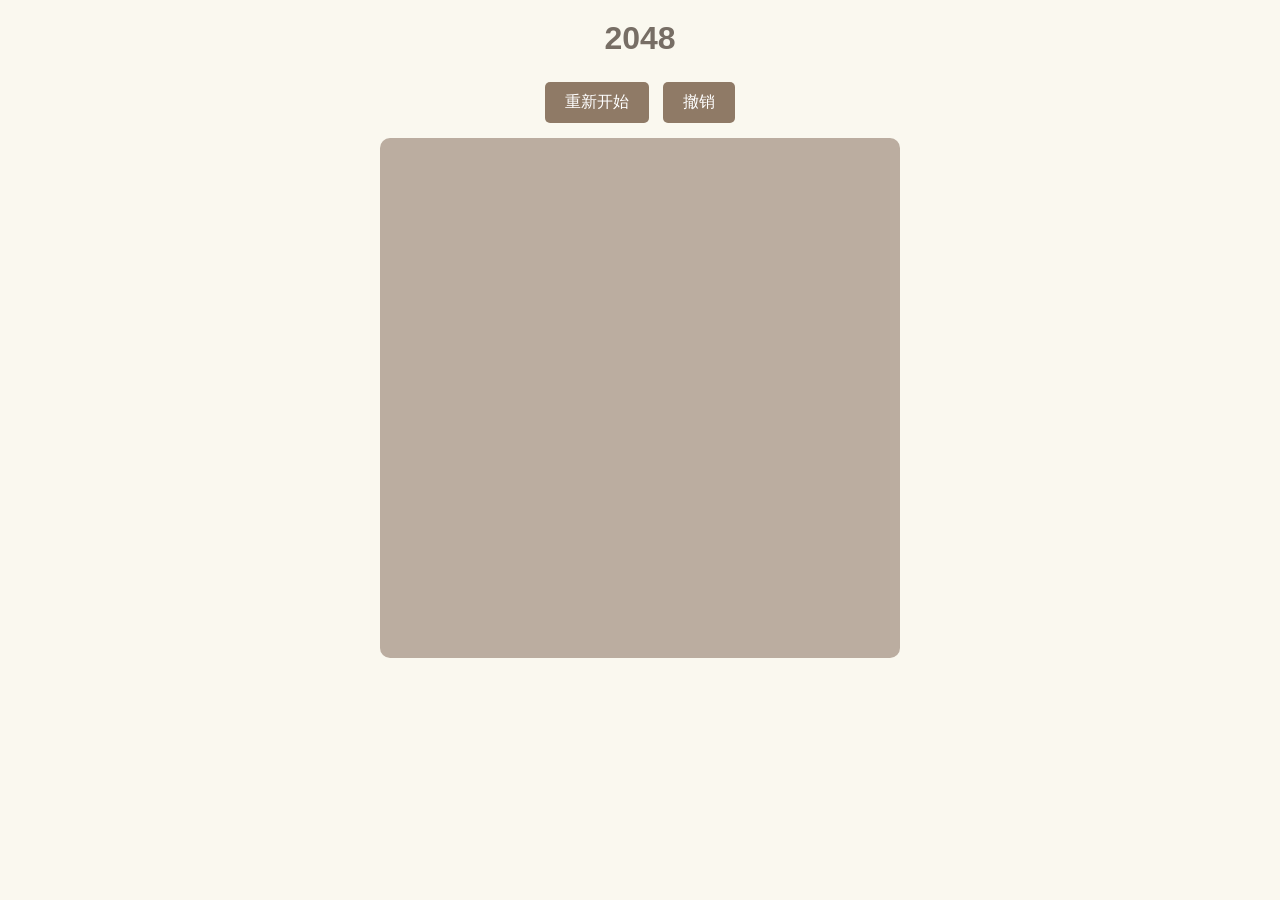
==== index.html @ dd2991f6 "update" ====
<!DOCTYPE html>
<html lang="zh-CN">
<head>
  <meta charset="UTF-8">
  <meta name="viewport" content="width=device-width, initial-scale=1.0">
  <title>2048 游戏</title>
  <link rel="stylesheet" href="style.css">
</head>
<body>
  <h1>2048</h1>
  <div class="controls">
    <button id="restartBtn">重新开始</button>
    <button id="undoBtn">撤销</button>
  </div>
  <div id="game-container"></div>
  <div id="game-over" class="overlay">
    <div class="message">Game Over</div>
    <button id="retryBtn">再来一次</button>
  </div>
  <div id="game-win" class="overlay">
    <div class="message">你赢啦！🎉 达到 2048</div>
    <button id="continueBtn">继续游戏</button>
  </div>
  <script src="script.js"></script>
</body>
</html>
---- style.css ----
body {
  font-family: Arial, sans-serif;
  text-align: center;
  background: #faf8ef;
  margin: 0;
  padding: 0;
}

h1 {
  margin: 20px 0;
  color: #776e65;
}

.controls {
  margin-bottom: 10px;
}

button {
  padding: 10px 20px;
  margin: 5px;
  border: none;
  border-radius: 5px;
  background: #8f7a66;
  color: #fff;
  font-size: 16px;
  cursor: pointer;
}
button:hover {
  background: #9f8b76;
}

#game-container {
  width: 90vmin;
  height: 90vmin;
  max-width: 500px;
  max-height: 500px;
  margin: 0 auto;
  background: #bbada0;
  border-radius: 10px;
  display: grid;
  grid-template-columns: repeat(4, 1fr);
  grid-template-rows: repeat(4, 1fr);
  gap: 10px;
  padding: 10px;
  position: relative;
}

.tile {
  background: #cdc1b4;
  border-radius: 5px;
  display: flex;
  align-items: center;
  justify-content: center;
  font-weight: bold;
  font-size: 2em;
  color: #776e65;
  transition: transform 0.15s ease, top 0.15s ease, left 0.15s ease;
}

.tile.new {
  animation: pop 0.2s ease;
}

.tile.merged {
  animation: merge 0.2s ease;
}

@keyframes pop {
  from { transform: scale(0); }
  to { transform: scale(1); }
}

@keyframes merge {
  0% { transform: scale(1); }
  50% { transform: scale(1.2); }
  100% { transform: scale(1); }
}

.overlay {
  position: fixed;
  top: 0;
  left: 0;
  width: 100%;
  height: 100%;
  background: rgba(238, 228, 218, 0.73);
  display: none;
  align-items: center;
  justify-content: center;
  flex-direction: column;
}

.overlay .message {
  font-size: 2em;
  color: #776e65;
  margin-bottom: 20px;
}

.overlay button {
  background: #8f7a66;
}
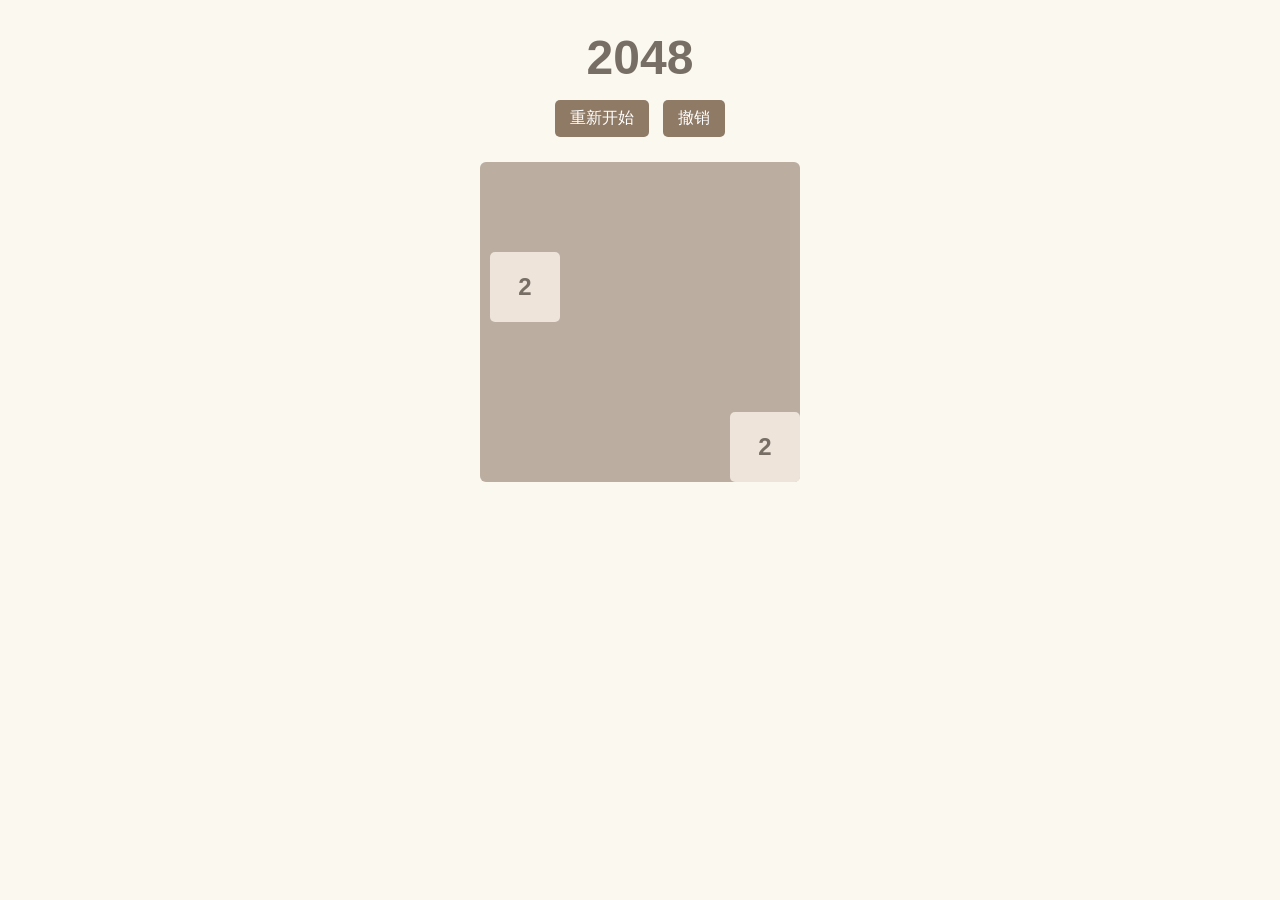
==== commit f7bf4b28: "update" ====
--- a/index.html
+++ b/index.html
@@ -1,25 +1,27 @@
 <!DOCTYPE html>
-<html lang="zh-CN">
+<html lang="zh">
 <head>
   <meta charset="UTF-8">
-  <meta name="viewport" content="width=device-width, initial-scale=1.0">
+  <meta name="viewport" content="width=device-width, initial-scale=1.0, maximum-scale=1.0, user-scalable=no">
   <title>2048 游戏</title>
   <link rel="stylesheet" href="style.css">
 </head>
 <body>
-  <h1>2048</h1>
-  <div class="controls">
-    <button id="restartBtn">重新开始</button>
-    <button id="undoBtn">撤销</button>
-  </div>
-  <div id="game-container"></div>
-  <div id="game-over" class="overlay">
-    <div class="message">Game Over</div>
-    <button id="retryBtn">再来一次</button>
-  </div>
-  <div id="game-win" class="overlay">
-    <div class="message">你赢啦！🎉 达到 2048</div>
-    <button id="continueBtn">继续游戏</button>
+  <div class="game-container">
+    <h1>2048</h1>
+    <div class="controls">
+      <button id="restartBtn">重新开始</button>
+      <button id="undoBtn">撤销</button>
+    </div>
+    <div id="game-board"></div>
+    <div id="game-over" class="overlay">
+      <div class="message">Game Over</div>
+      <button onclick="restartGame()">重新开始</button>
+    </div>
+    <div id="game-win" class="overlay">
+      <div class="message">You Win!</div>
+      <button onclick="continueGame()">继续游戏</button>
+    </div>
   </div>
   <script src="script.js"></script>
 </body>
--- a/style.css
+++ b/style.css
@@ -1,68 +1,72 @@
 body {
+  background: #faf8ef;
   font-family: Arial, sans-serif;
   text-align: center;
-  background: #faf8ef;
   margin: 0;
-  padding: 0;
+  padding: 20px;
 }
 
 h1 {
-  margin: 20px 0;
+  font-size: 48px;
+  margin: 10px 0;
   color: #776e65;
 }
 
 .controls {
-  margin-bottom: 10px;
+  margin: 10px;
 }
-
 button {
-  padding: 10px 20px;
+  padding: 8px 15px;
   margin: 5px;
+  font-size: 16px;
   border: none;
   border-radius: 5px;
   background: #8f7a66;
   color: #fff;
-  font-size: 16px;
   cursor: pointer;
 }
 button:hover {
   background: #9f8b76;
 }
 
-#game-container {
-  width: 90vmin;
-  height: 90vmin;
-  max-width: 500px;
-  max-height: 500px;
-  margin: 0 auto;
+#game-board {
+  position: relative;
+  width: 320px;
+  height: 320px;
+  margin: 20px auto;
   background: #bbada0;
-  border-radius: 10px;
+  border-radius: 6px;
   display: grid;
   grid-template-columns: repeat(4, 1fr);
   grid-template-rows: repeat(4, 1fr);
   gap: 10px;
   padding: 10px;
-  position: relative;
+  box-sizing: border-box;
 }
 
 .tile {
+  width: 70px;
+  height: 70px;
+  border-radius: 5px;
   background: #cdc1b4;
-  border-radius: 5px;
   display: flex;
   align-items: center;
   justify-content: center;
   font-weight: bold;
-  font-size: 2em;
+  font-size: 24px;
   color: #776e65;
-  transition: transform 0.15s ease, top 0.15s ease, left 0.15s ease;
+  position: absolute;
+  transition: transform 0.15s ease-in-out;
 }
 
+/* 新生成方块 */
 .tile.new {
-  animation: pop 0.2s ease;
+  animation: pop 0.2s;
 }
 
+/* 合并方块 */
 .tile.merged {
-  animation: merge 0.2s ease;
+  animation: merge 0.2s;
 }
 
 @keyframes pop {
@@ -77,24 +81,22 @@
 }
 
 .overlay {
-  position: fixed;
-  top: 0;
-  left: 0;
-  width: 100%;
-  height: 100%;
-  background: rgba(238, 228, 218, 0.73);
   display: none;
+  position: absolute;
+  top: 0; left: 0;
+  width: 100%; height: 100%;
+  background: rgba(238,228,218,0.73);
+  justify-content: center;
   align-items: center;
-  justify-content: center;
   flex-direction: column;
 }
-
 .overlay .message {
-  font-size: 2em;
+  font-size: 36px;
+  margin-bottom: 20px;
   color: #776e65;
-  margin-bottom: 20px;
 }
 
-.overlay button {
-  background: #8f7a66;
+.game-container {
+  position: relative;
+  display: inline-block;
 }
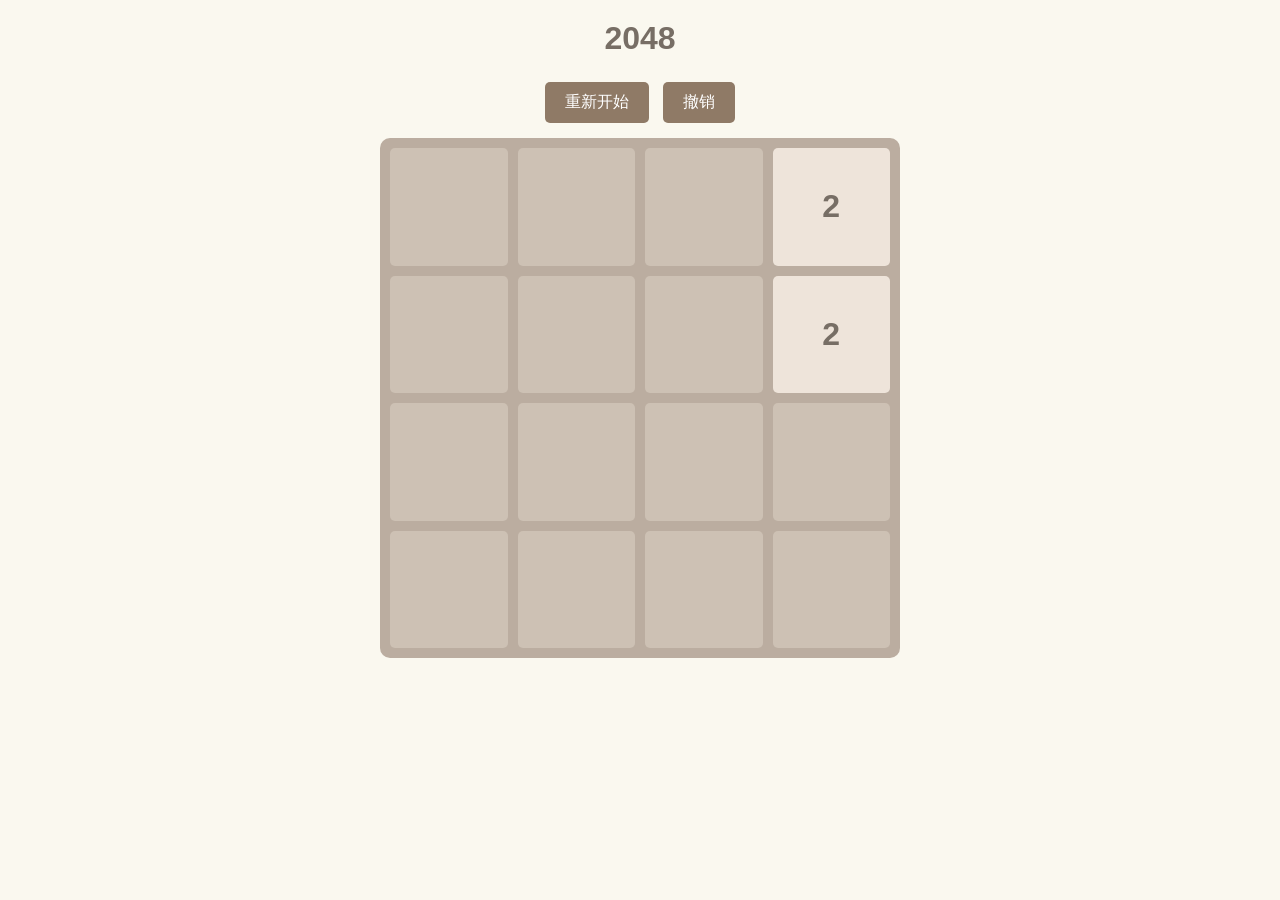
==== commit 8d50210b: "back" ====
--- a/index.html
+++ b/index.html
@@ -1,27 +1,25 @@
 <!DOCTYPE html>
-<html lang="zh">
+<html lang="zh-CN">
 <head>
   <meta charset="UTF-8">
-  <meta name="viewport" content="width=device-width, initial-scale=1.0, maximum-scale=1.0, user-scalable=no">
+  <meta name="viewport" content="width=device-width, initial-scale=1.0">
   <title>2048 游戏</title>
   <link rel="stylesheet" href="style.css">
 </head>
 <body>
-  <div class="game-container">
-    <h1>2048</h1>
-    <div class="controls">
-      <button id="restartBtn">重新开始</button>
-      <button id="undoBtn">撤销</button>
-    </div>
-    <div id="game-board"></div>
-    <div id="game-over" class="overlay">
-      <div class="message">Game Over</div>
-      <button onclick="restartGame()">重新开始</button>
-    </div>
-    <div id="game-win" class="overlay">
-      <div class="message">You Win!</div>
-      <button onclick="continueGame()">继续游戏</button>
-    </div>
+  <h1>2048</h1>
+  <div class="controls">
+    <button id="restartBtn">重新开始</button>
+    <button id="undoBtn">撤销</button>
+  </div>
+  <div id="game-container"></div>
+  <div id="game-over" class="overlay">
+    <div class="message">Game Over</div>
+    <button id="retryBtn">再来一次</button>
+  </div>
+  <div id="game-win" class="overlay">
+    <div class="message">你赢啦！🎉 达到 2048</div>
+    <button id="continueBtn">继续游戏</button>
   </div>
   <script src="script.js"></script>
 </body>
--- a/style.css
+++ b/style.css
@@ -1,72 +1,67 @@
 body {
-  background: #faf8ef;
   font-family: Arial, sans-serif;
   text-align: center;
+  background: #faf8ef;
   margin: 0;
-  padding: 20px;
+  padding: 0;
 }
 
 h1 {
-  font-size: 48px;
-  margin: 10px 0;
+  margin: 20px 0;
   color: #776e65;
 }
 
 .controls {
-  margin: 10px;
+  margin-bottom: 10px;
 }
+
 button {
-  padding: 8px 15px;
+  padding: 10px 20px;
   margin: 5px;
-  font-size: 16px;
   border: none;
   border-radius: 5px;
   background: #8f7a66;
   color: #fff;
+  font-size: 16px;
   cursor: pointer;
 }
 button:hover {
   background: #9f8b76;
 }
 
-#game-board {
-  position: relative;
-  width: 320px;
-  height: 320px;
-  margin: 20px auto;
+#game-container {
+  width: 90vmin;
+  height: 90vmin;
+  max-width: 500px;
+  max-height: 500px;
+  margin: 0 auto;
   background: #bbada0;
-  border-radius: 6px;
+  border-radius: 10px;
   display: grid;
   grid-template-columns: repeat(4, 1fr);
   grid-template-rows: repeat(4, 1fr);
   gap: 10px;
   padding: 10px;
-  box-sizing: border-box;
+  position: relative;
 }
 
 .tile {
-  width: 70px;
-  height: 70px;
+  background: #cdc1b4;
   border-radius: 5px;
-  background: #cdc1b4;
   display: flex;
   align-items: center;
   justify-content: center;
   font-weight: bold;
-  font-size: 24px;
+  font-size: 2em;
   color: #776e65;
-  position: absolute;
-  transition: transform 0.15s ease-in-out;
 }
 
-/* 新生成方块 */
 .tile.new {
-  animation: pop 0.2s;
+  animation: pop 0.2s ease;
 }
 
-/* 合并方块 */
 .tile.merged {
-  animation: merge 0.2s;
+  animation: merge 0.25s ease;
 }
 
 @keyframes pop {
@@ -76,27 +71,29 @@
 
 @keyframes merge {
   0% { transform: scale(1); }
-  50% { transform: scale(1.2); }
+  50% { transform: scale(1.25); }
   100% { transform: scale(1); }
 }
 
 .overlay {
+  position: fixed;
+  top: 0;
+  left: 0;
+  width: 100%;
+  height: 100%;
+  background: rgba(238, 228, 218, 0.73);
   display: none;
-  position: absolute;
-  top: 0; left: 0;
-  width: 100%; height: 100%;
-  background: rgba(238,228,218,0.73);
+  align-items: center;
   justify-content: center;
-  align-items: center;
   flex-direction: column;
 }
+
 .overlay .message {
-  font-size: 36px;
+  font-size: 2em;
+  color: #776e65;
   margin-bottom: 20px;
-  color: #776e65;
 }
 
-.game-container {
-  position: relative;
-  display: inline-block;
+.overlay button {
+  background: #8f7a66;
 }
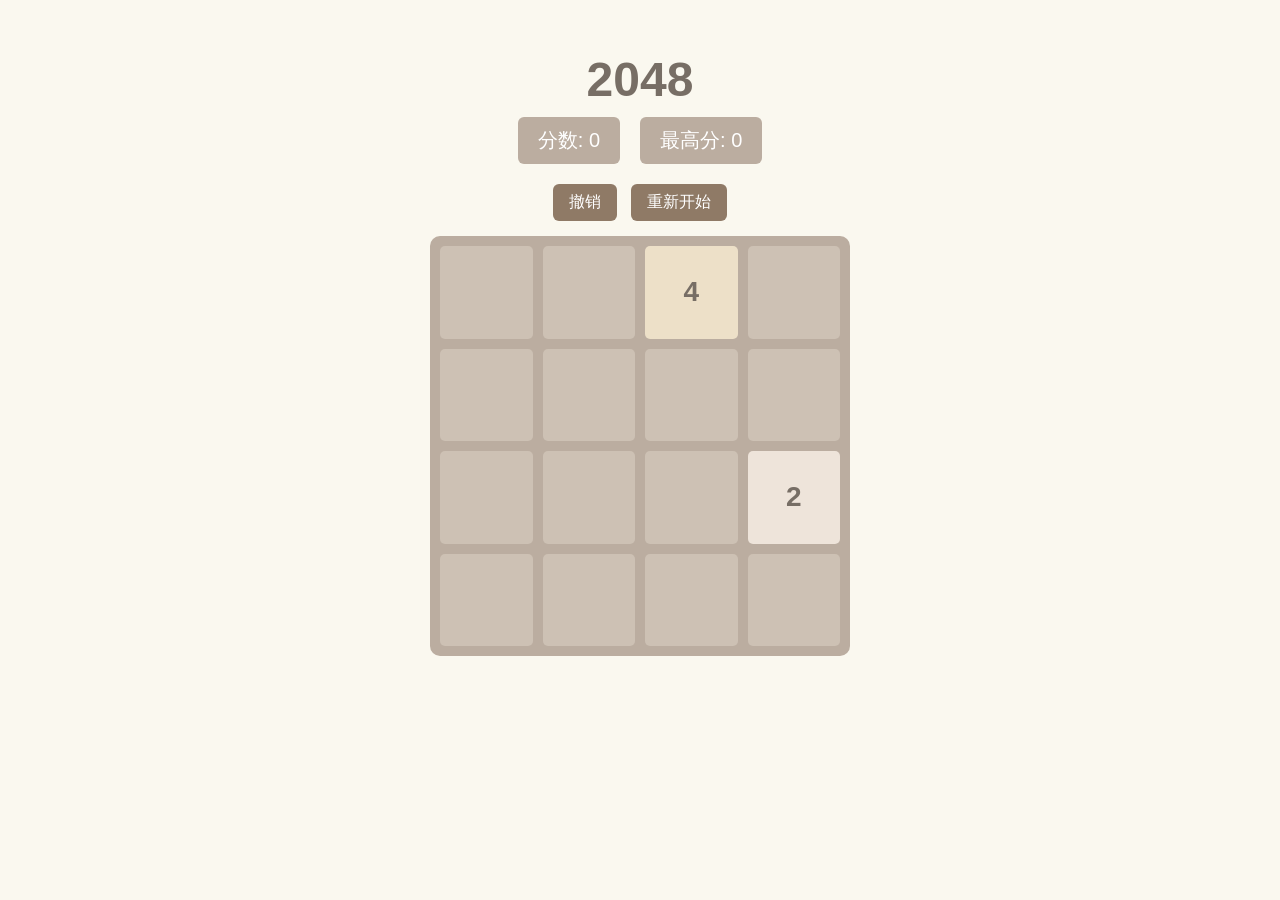
==== commit 90af3f90: "update" ====
--- a/index.html
+++ b/index.html
@@ -2,25 +2,42 @@
 <html lang="zh-CN">
 <head>
   <meta charset="UTF-8">
-  <meta name="viewport" content="width=device-width, initial-scale=1.0">
-  <title>2048 游戏</title>
+  <title>2048 高刷版</title>
   <link rel="stylesheet" href="style.css">
 </head>
 <body>
   <h1>2048</h1>
+
+  <div class="score-board">
+    <div class="score-box">
+      分数: <span id="score">0</span>
+    </div>
+    <div class="score-box">
+      最高分: <span id="best-score">0</span>
+    </div>
+  </div>
+
   <div class="controls">
-    <button id="restartBtn">重新开始</button>
-    <button id="undoBtn">撤销</button>
+    <button id="undo">撤销</button>
+    <button id="restart">重新开始</button>
   </div>
-  <div id="game-container"></div>
+
+  <div class="game-container" id="game-container"></div>
+
   <div id="game-over" class="overlay">
-    <div class="message">Game Over</div>
-    <button id="retryBtn">再来一次</button>
+    <div class="message">
+      <p>Game Over!</p>
+      <button onclick="restartGame()">再来一次</button>
+    </div>
   </div>
+
   <div id="game-win" class="overlay">
-    <div class="message">你赢啦！🎉 达到 2048</div>
-    <button id="continueBtn">继续游戏</button>
+    <div class="message">
+      <p>恭喜达到 2048!</p>
+      <button onclick="continueGame()">继续游戏</button>
+    </div>
   </div>
+
   <script src="script.js"></script>
 </body>
 </html>
--- a/style.css
+++ b/style.css
@@ -3,12 +3,28 @@
   text-align: center;
   background: #faf8ef;
   margin: 0;
-  padding: 0;
+  padding: 20px;
 }
 
 h1 {
-  margin: 20px 0;
+  font-size: 48px;
   color: #776e65;
+  margin-bottom: 10px;
+}
+
+.score-board {
+  display: flex;
+  justify-content: center;
+  gap: 20px;
+  margin-bottom: 15px;
+}
+
+.score-box {
+  background: #bbada0;
+  color: #fff;
+  padding: 10px 20px;
+  font-size: 20px;
+  border-radius: 6px;
 }
 
 .controls {
@@ -16,33 +32,30 @@
 }
 
 button {
-  padding: 10px 20px;
   margin: 5px;
+  padding: 8px 16px;
+  font-size: 16px;
   border: none;
-  border-radius: 5px;
+  border-radius: 6px;
   background: #8f7a66;
   color: #fff;
-  font-size: 16px;
   cursor: pointer;
 }
 button:hover {
-  background: #9f8b76;
+  background: #9f8b77;
 }
 
-#game-container {
-  width: 90vmin;
-  height: 90vmin;
-  max-width: 500px;
-  max-height: 500px;
+.game-container {
+  width: 400px;
+  height: 400px;
+  background: #bbada0;
   margin: 0 auto;
-  background: #bbada0;
-  border-radius: 10px;
   display: grid;
   grid-template-columns: repeat(4, 1fr);
   grid-template-rows: repeat(4, 1fr);
   gap: 10px;
   padding: 10px;
-  position: relative;
+  border-radius: 10px;
 }
 
 .tile {
@@ -51,17 +64,16 @@
   display: flex;
   align-items: center;
   justify-content: center;
+  font-size: 28px;
   font-weight: bold;
-  font-size: 2em;
-  color: #776e65;
+  transition: transform 0.15s ease-in-out;
 }
 
 .tile.new {
-  animation: pop 0.2s ease;
+  animation: pop 0.2s;
 }
-
 .tile.merged {
-  animation: merge 0.25s ease;
+  animation: merge 0.2s;
 }
 
 @keyframes pop {
@@ -77,23 +89,17 @@
 
 .overlay {
   position: fixed;
-  top: 0;
-  left: 0;
-  width: 100%;
-  height: 100%;
-  background: rgba(238, 228, 218, 0.73);
+  top: 0; left: 0; right: 0; bottom: 0;
+  background: rgba(238, 228, 218, 0.7);
   display: none;
+  justify-content: center;
   align-items: center;
-  justify-content: center;
-  flex-direction: column;
 }
 
-.overlay .message {
-  font-size: 2em;
+.message {
+  background: #f9f6f2;
+  padding: 20px 40px;
+  border-radius: 10px;
+  font-size: 24px;
   color: #776e65;
-  margin-bottom: 20px;
 }
-
-.overlay button {
-  background: #8f7a66;
-}
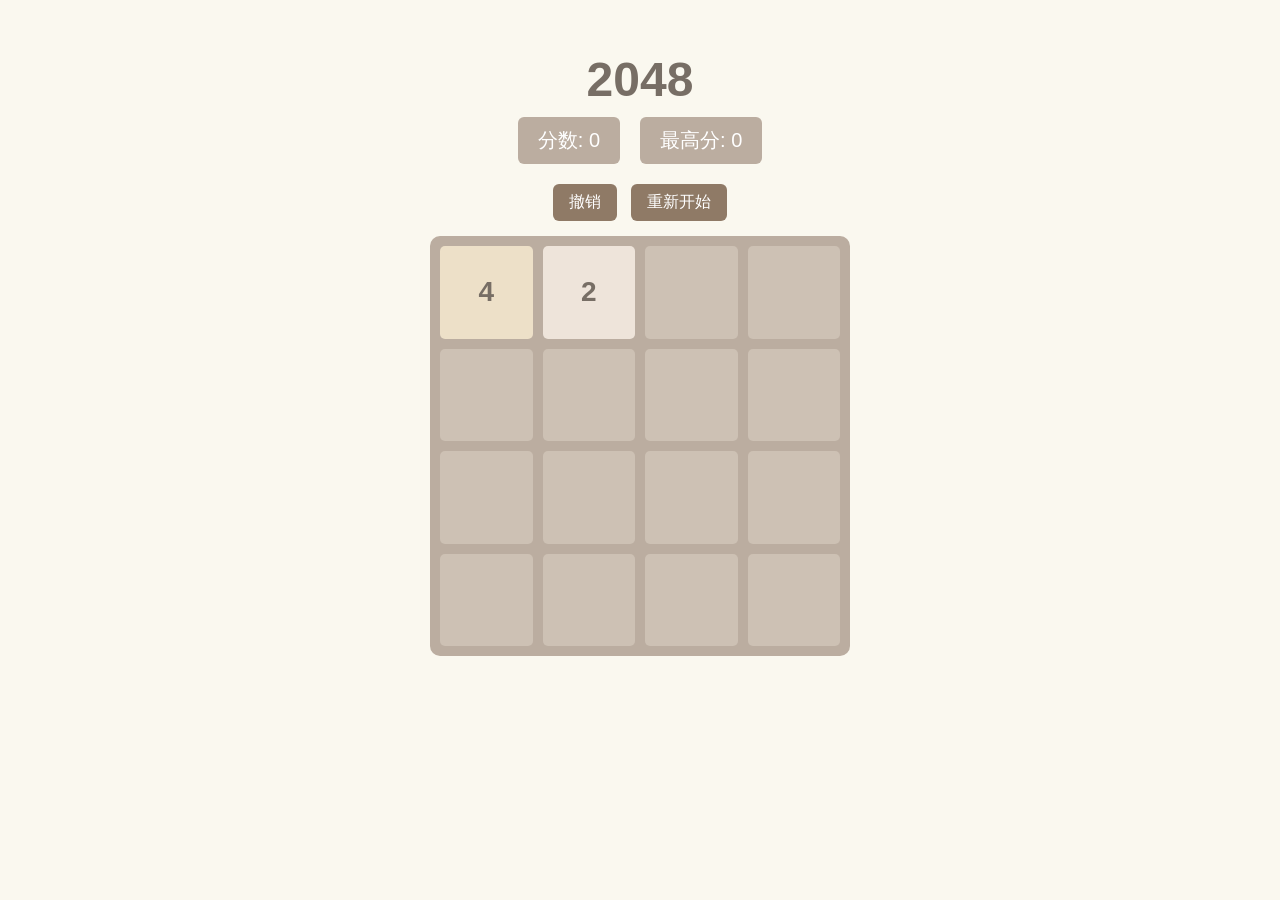
==== commit c13108ac: "<title>2048</title>" ====
--- a/index.html
+++ b/index.html
@@ -2,7 +2,7 @@
 <html lang="zh-CN">
 <head>
   <meta charset="UTF-8">
-  <title>2048 高刷版</title>
+  <title>2048</title>
   <link rel="stylesheet" href="style.css">
 </head>
 <body>
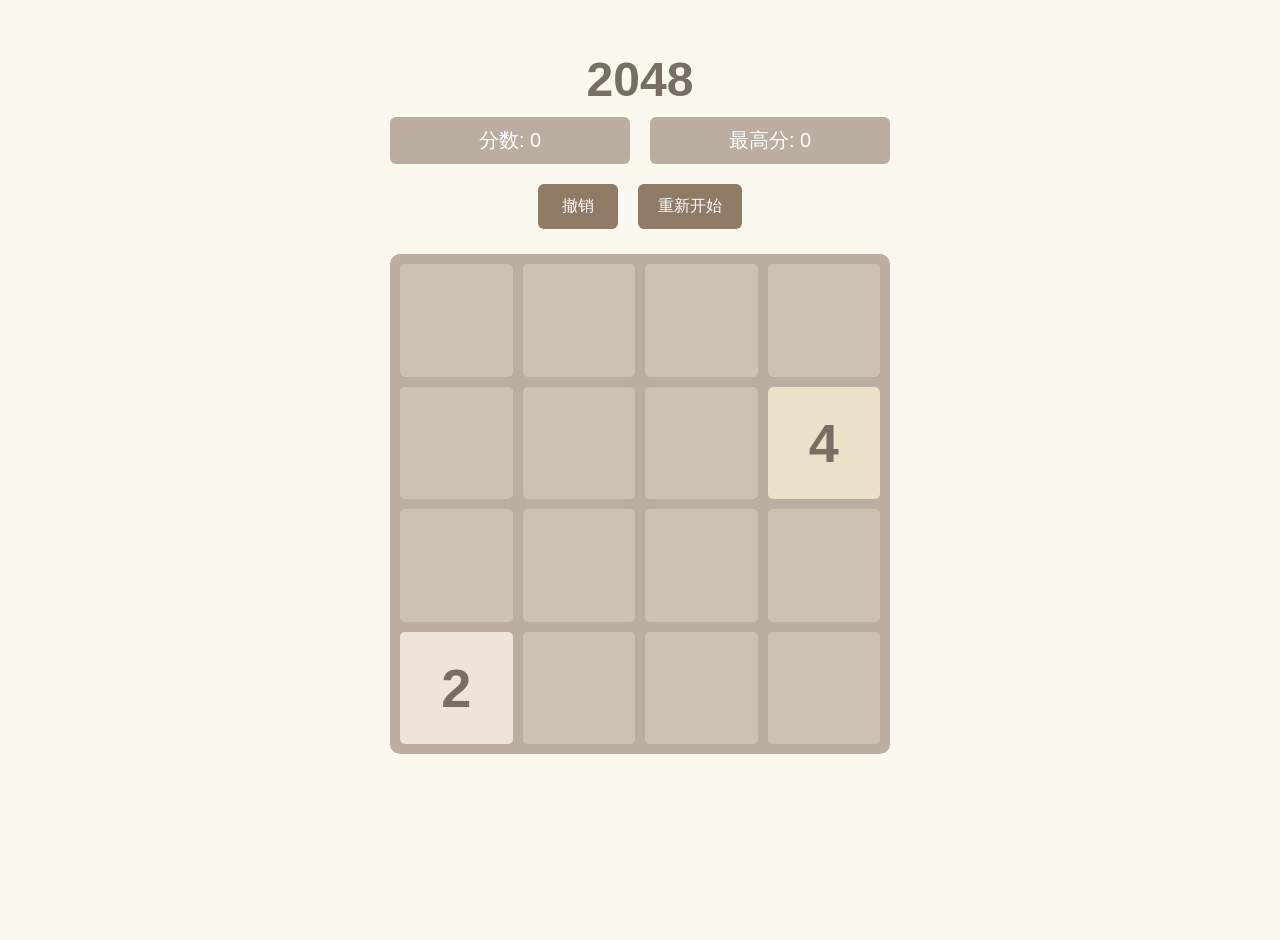
==== commit 4af15068: "update" ====
--- a/index.html
+++ b/index.html
@@ -2,6 +2,7 @@
 <html lang="zh-CN">
 <head>
   <meta charset="UTF-8">
+  <meta name="viewport" content="width=device-width, initial-scale=1.0">
   <title>2048</title>
   <link rel="stylesheet" href="style.css">
 </head>
--- a/style.css
+++ b/style.css
@@ -1,9 +1,14 @@
+/* 修改现有的样式 */
 body {
   font-family: Arial, sans-serif;
   text-align: center;
   background: #faf8ef;
   margin: 0;
   padding: 20px;
+  min-height: 100vh;
+  display: flex;
+  flex-direction: column;
+  align-items: center;
 }
 
 h1 {
@@ -17,6 +22,8 @@
   justify-content: center;
   gap: 20px;
   margin-bottom: 15px;
+  width: 100%;
+  max-width: 500px;
 }
 
 .score-box {
@@ -25,29 +32,37 @@
   padding: 10px 20px;
   font-size: 20px;
   border-radius: 6px;
+  flex: 1;
+  text-align: center;
 }
 
 .controls {
-  margin-bottom: 10px;
+  margin-bottom: 20px;
+  display: flex;
+  gap: 10px;
 }
 
 button {
   margin: 5px;
-  padding: 8px 16px;
+  padding: 12px 20px;
   font-size: 16px;
   border: none;
   border-radius: 6px;
   background: #8f7a66;
   color: #fff;
   cursor: pointer;
+  min-width: 80px;
 }
 button:hover {
   background: #9f8b77;
 }
 
+/* 修改游戏容器为响应式 */
 .game-container {
-  width: 400px;
-  height: 400px;
+  width: 90vmin;
+  height: 90vmin;
+  max-width: 500px;
+  max-height: 500px;
   background: #bbada0;
   margin: 0 auto;
   display: grid;
@@ -56,6 +71,7 @@
   gap: 10px;
   padding: 10px;
   border-radius: 10px;
+  box-sizing: border-box;
 }
 
 .tile {
@@ -64,7 +80,7 @@
   display: flex;
   align-items: center;
   justify-content: center;
-  font-size: 28px;
+  font-size: 6vmin;
   font-weight: bold;
   transition: transform 0.15s ease-in-out;
 }
@@ -102,4 +118,75 @@
   border-radius: 10px;
   font-size: 24px;
   color: #776e65;
+  text-align: center;
 }
+
+/* 移动端适配 */
+@media (max-width: 768px) {
+  body {
+    padding: 10px;
+  }
+  
+  h1 {
+    font-size: 36px;
+    margin-bottom: 5px;
+  }
+  
+  .score-board {
+    gap: 10px;
+    margin-bottom: 10px;
+    max-width: 90vmin;
+  }
+  
+  .score-box {
+    padding: 8px 15px;
+    font-size: 16px;
+  }
+  
+  .controls {
+    margin-bottom: 15px;
+  }
+  
+  button {
+    padding: 10px 16px;
+    font-size: 14px;
+    min-width: 70px;
+  }
+  
+  .game-container {
+    gap: 8px;
+    padding: 8px;
+  }
+  
+  .message {
+    padding: 15px 30px;
+    font-size: 20px;
+    margin: 0 20px;
+  }
+}
+
+@media (max-width: 480px) {
+  h1 {
+    font-size: 28px;
+  }
+  
+  .score-box {
+    padding: 6px 12px;
+    font-size: 14px;
+  }
+  
+  button {
+    padding: 8px 12px;
+    font-size: 12px;
+    min-width: 60px;
+  }
+  
+  .game-container {
+    gap: 6px;
+    padding: 6px;
+  }
+  
+  .tile {
+    font-size: 5vmin;
+  }
+}
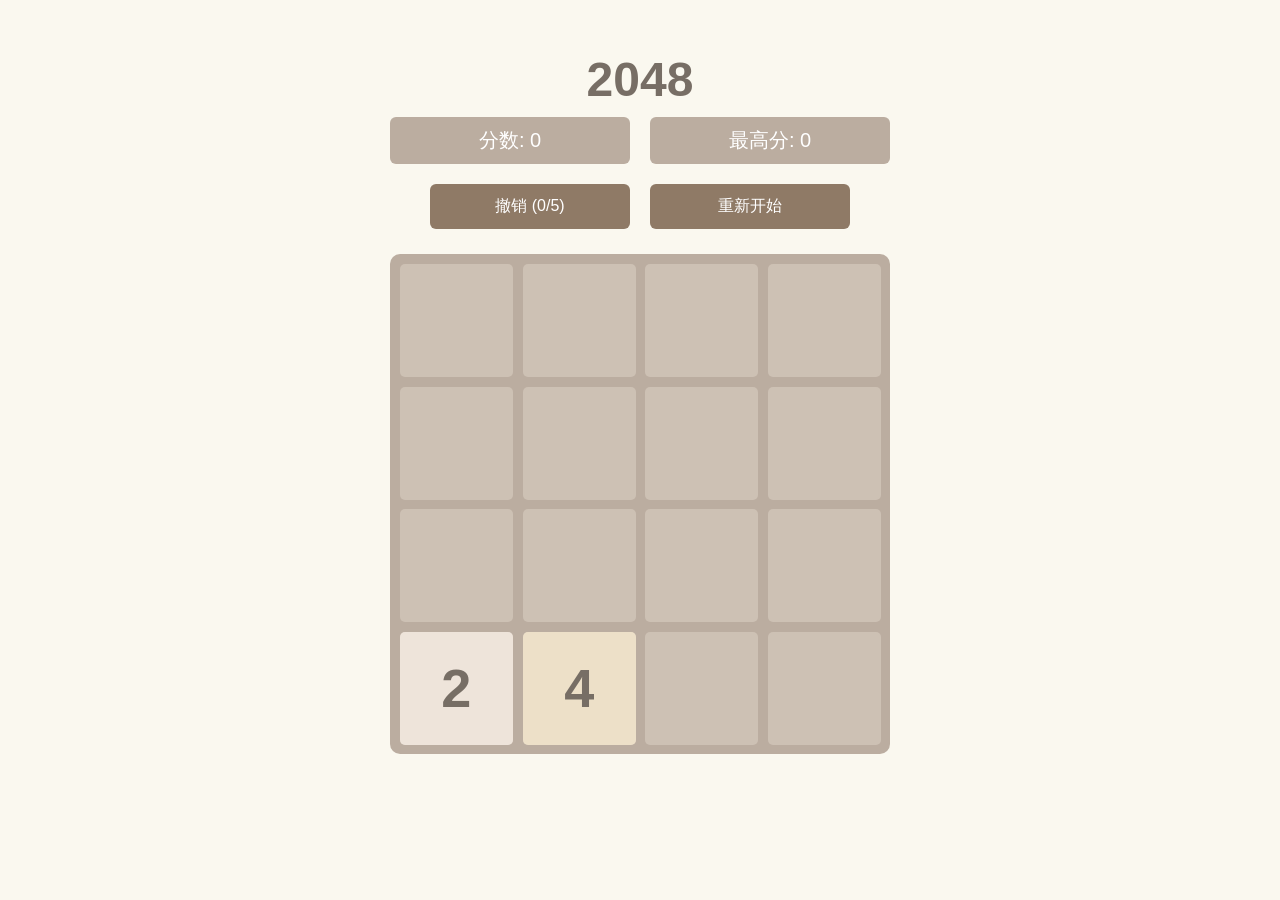
==== commit c383ec22: "动画修复" ====
--- a/index.html
+++ b/index.html
@@ -1,11 +1,13 @@
 <!DOCTYPE html>
 <html lang="zh-CN">
+
 <head>
   <meta charset="UTF-8">
   <meta name="viewport" content="width=device-width, initial-scale=1.0">
   <title>2048</title>
   <link rel="stylesheet" href="style.css">
 </head>
+
 <body>
   <h1>2048</h1>
 
@@ -19,7 +21,7 @@
   </div>
 
   <div class="controls">
-    <button id="undo">撤销</button>
+    <button id="undo">撤销 (<span id="undo-count">0</span>/5)</button>
     <button id="restart">重新开始</button>
   </div>
 
@@ -41,4 +43,5 @@
 
   <script src="script.js"></script>
 </body>
-</html>
+
+</html>
--- a/style.css
+++ b/style.css
@@ -1,4 +1,3 @@
-/* 修改现有的样式 */
 body {
   font-family: Arial, sans-serif;
   text-align: center;
@@ -9,6 +8,7 @@
   display: flex;
   flex-direction: column;
   align-items: center;
+  box-sizing: border-box;
 }
 
 h1 {
@@ -40,6 +40,9 @@
   margin-bottom: 20px;
   display: flex;
   gap: 10px;
+  justify-content: center;
+  width: 100%;
+  max-width: 500px;
 }
 
 button {
@@ -51,13 +54,17 @@
   background: #8f7a66;
   color: #fff;
   cursor: pointer;
-  min-width: 80px;
-}
+  min-width: 120px;
+  flex: 1;
+  max-width: 200px;
+  text-align: center;
+  transition: background 0.3s;
+}
+
 button:hover {
   background: #9f8b77;
 }
 
-/* 修改游戏容器为响应式 */
 .game-container {
   width: 90vmin;
   height: 90vmin;
@@ -65,14 +72,14 @@
   max-height: 500px;
   background: #bbada0;
   margin: 0 auto;
-  display: grid;
-  grid-template-columns: repeat(4, 1fr);
-  grid-template-rows: repeat(4, 1fr);
-  gap: 10px;
+  position: relative;
   padding: 10px;
   border-radius: 10px;
   box-sizing: border-box;
-}
+  /* 启用硬件加速 */
+  transform: translate3d(0, 0, 0);
+}
+
 
 .tile {
   background: #cdc1b4;
@@ -82,34 +89,72 @@
   justify-content: center;
   font-size: 6vmin;
   font-weight: bold;
-  transition: transform 0.15s ease-in-out;
+  /* 启用硬件加速 */
+  will-change: transform;
+  transform: translate3d(0, 0, 0);
+  /* 移除默认的transition，让动画类控制 */
+}
+
+/* 有数字的tile在背景之上 */
+.tile.tile-with-value {
+  z-index: 10;
 }
 
 .tile.new {
-  animation: pop 0.2s;
-}
+  animation: pop 0.2s ease-out;
+}
+
 .tile.merged {
-  animation: merge 0.2s;
+  animation: merge 0.25s ease-out;
+}
+
+/* 滑动动画类 */
+.tile.slide {
+  transition: left 0.2s cubic-bezier(0.25, 0.46, 0.45, 0.94),
+    top 0.2s cubic-bezier(0.25, 0.46, 0.45, 0.94);
 }
 
 @keyframes pop {
-  from { transform: scale(0); }
-  to { transform: scale(1); }
+  0% {
+    transform: scale(0);
+    opacity: 0;
+  }
+
+  50% {
+    opacity: 1;
+  }
+
+  100% {
+    transform: scale(1);
+    opacity: 1;
+  }
 }
 
 @keyframes merge {
-  0% { transform: scale(1); }
-  50% { transform: scale(1.25); }
-  100% { transform: scale(1); }
+  0% {
+    transform: scale(1);
+  }
+
+  50% {
+    transform: scale(1.15);
+  }
+
+  100% {
+    transform: scale(1);
+  }
 }
 
 .overlay {
   position: fixed;
-  top: 0; left: 0; right: 0; bottom: 0;
+  top: 0;
+  left: 0;
+  right: 0;
+  bottom: 0;
   background: rgba(238, 228, 218, 0.7);
   display: none;
   justify-content: center;
   align-items: center;
+  z-index: 10;
 }
 
 .message {
@@ -126,38 +171,41 @@
   body {
     padding: 10px;
   }
-  
+
   h1 {
     font-size: 36px;
     margin-bottom: 5px;
   }
-  
+
   .score-board {
     gap: 10px;
     margin-bottom: 10px;
     max-width: 90vmin;
   }
-  
+
   .score-box {
     padding: 8px 15px;
     font-size: 16px;
   }
-  
+
   .controls {
     margin-bottom: 15px;
-  }
-  
+    max-width: 90vmin;
+    gap: 8px;
+  }
+
   button {
     padding: 10px 16px;
     font-size: 14px;
-    min-width: 70px;
-  }
-  
+    min-width: 100px;
+    max-width: 150px;
+  }
+
   .game-container {
     gap: 8px;
     padding: 8px;
   }
-  
+
   .message {
     padding: 15px 30px;
     font-size: 20px;
@@ -169,24 +217,44 @@
   h1 {
     font-size: 28px;
   }
-  
+
   .score-box {
     padding: 6px 12px;
     font-size: 14px;
   }
-  
+
   button {
     padding: 8px 12px;
     font-size: 12px;
-    min-width: 60px;
-  }
-  
+    min-width: 80px;
+    max-width: 120px;
+  }
+
   .game-container {
     gap: 6px;
     padding: 6px;
   }
-  
+
   .tile {
     font-size: 5vmin;
   }
+}
+
+/* 超小屏幕适配 */
+@media (max-width: 320px) {
+  h1 {
+    font-size: 24px;
+  }
+
+  .score-box {
+    padding: 5px 10px;
+    font-size: 12px;
+  }
+
+  button {
+    padding: 6px 10px;
+    font-size: 11px;
+    min-width: 70px;
+    max-width: 100px;
+  }
 }
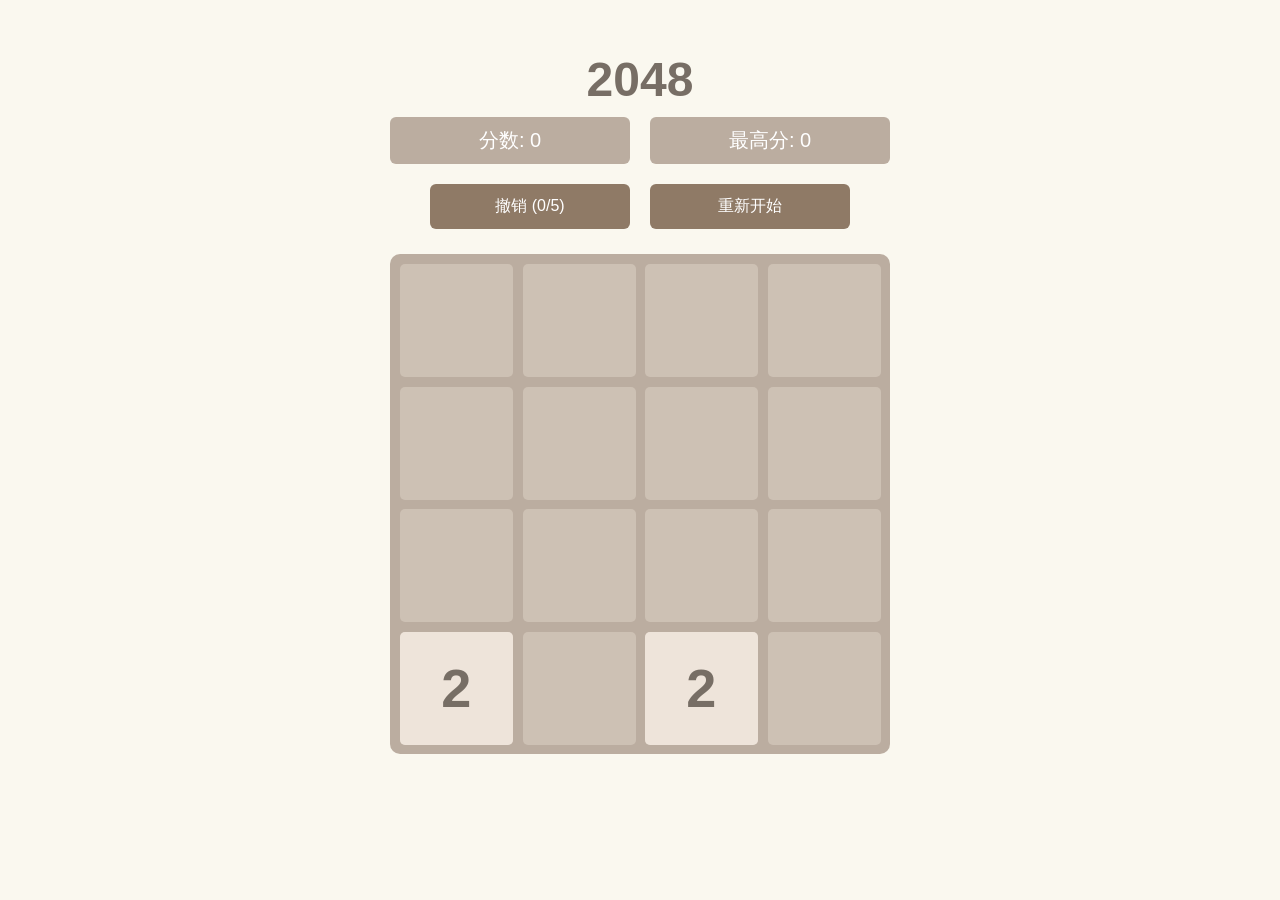
==== commit 614e98fd: "添加图标" ====
--- a/index.html
+++ b/index.html
@@ -5,6 +5,7 @@
   <meta charset="UTF-8">
   <meta name="viewport" content="width=device-width, initial-scale=1.0">
   <title>2048</title>
+  <link rel="icon" type="image/png" href="favicon.png">
   <link rel="stylesheet" href="style.css">
 </head>
 
